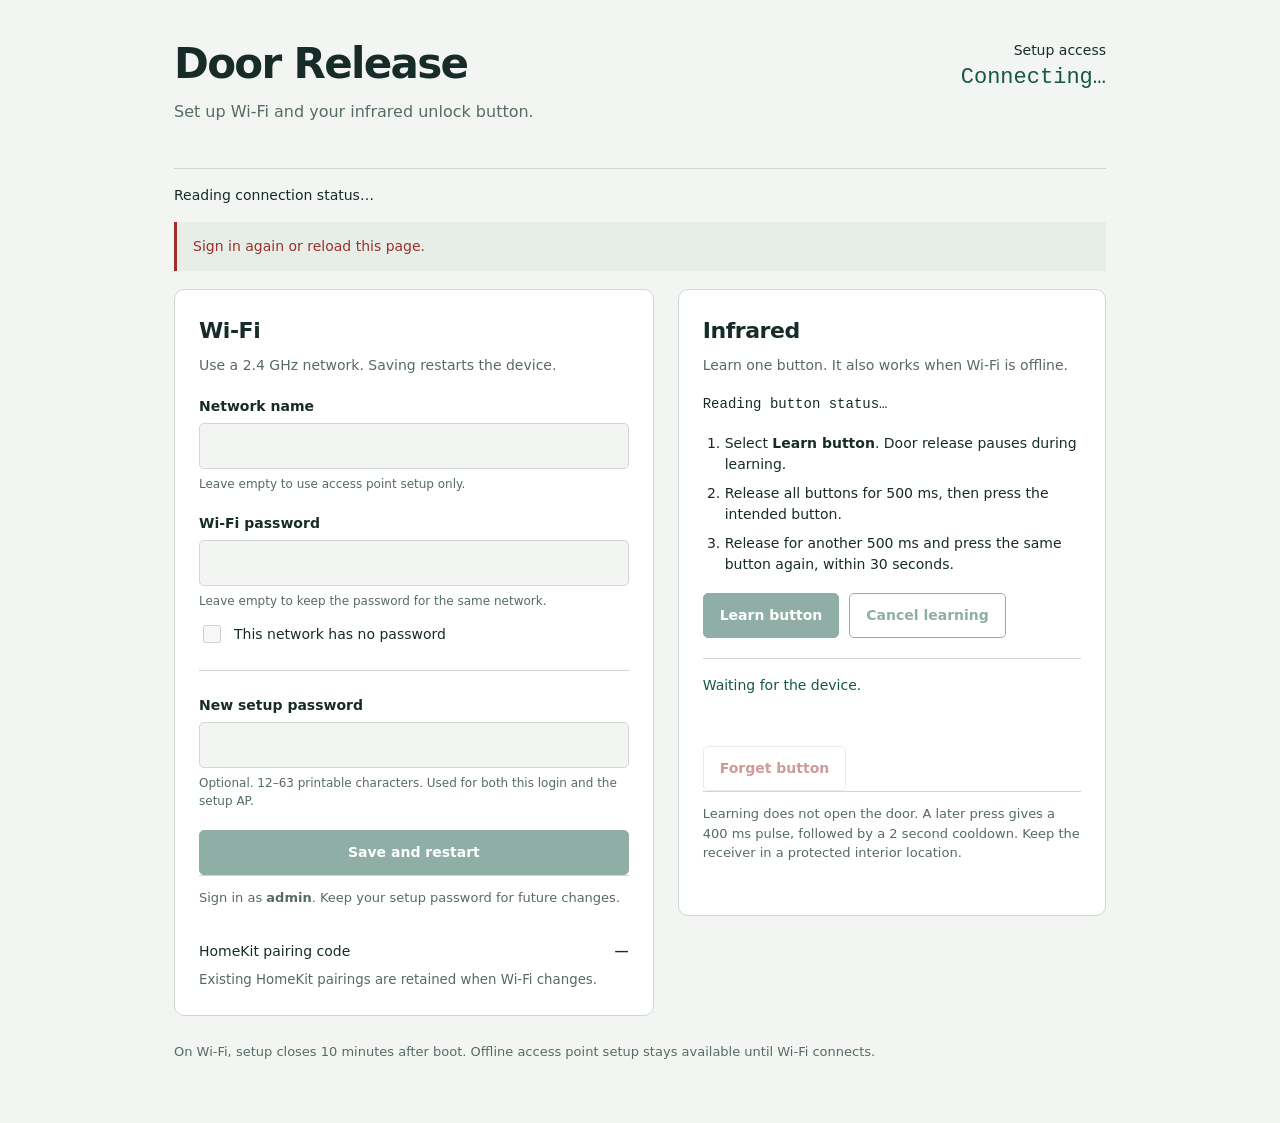
==== firmware/DoorRelease/web/index.html @ 9419cc8f "Add IR learning and phone-based Wi-Fi setup with AP recovery" ====
<!doctype html>
<html lang="en">
<head>
<meta charset="utf-8">
<meta name="viewport" content="width=device-width, initial-scale=1">
<meta name="color-scheme" content="light">
<title>Door Release · Setup</title>
<style>
:root{--page:#f3f5f2;--surface:#fff;--ink:#172c29;--muted:#566b65;--line:#ced8d1;--accent:#175747;--accent-hover:#104234;--soft:#e6eee7;--error:#9b302d;--warning:#76551c;--focus:#d77d28;--font:system-ui,-apple-system,"Segoe UI",sans-serif;--mono:ui-monospace,"Cascadia Code",monospace}
*{box-sizing:border-box}html,body{overflow-x:clip}body{margin:0;background:var(--page);color:var(--ink);font-family:var(--font);font-size:16px;line-height:1.5}main{max-width:980px;margin:auto;padding:40px 24px 56px}header{display:flex;align-items:flex-start;justify-content:space-between;gap:24px;padding-bottom:28px;border-bottom:1px solid var(--line)}h1{font-size:clamp(28px,5vw,42px);letter-spacing:-.04em;line-height:1.15;margin:0 0 12px;overflow-wrap:break-word;min-width:0}h2{font-size:22px;margin:0 0 8px;letter-spacing:-.02em}p{margin:0 0 16px}.muted,small{color:var(--muted)}.window{flex-shrink:0;text-align:right;font-size:14px}.window strong{display:block;font-family:var(--mono);font-size:22px;font-weight:500;color:var(--accent)}.connection{padding:16px 0;display:flex;gap:12px 28px;flex-wrap:wrap;font-size:14px}.connection span{overflow-wrap:anywhere}.columns{display:grid;grid-template-columns:minmax(0,1.12fr) minmax(0,1fr);gap:24px;align-items:start}section{padding:24px;background:var(--surface);border:1px solid var(--line);border-radius:10px;min-width:0}.section-intro{font-size:14px;color:var(--muted)}label{display:block;font-size:14px;font-weight:600;margin-bottom:6px}input{width:100%;min-width:0;min-height:46px;padding:10px 12px;border:1px solid var(--line);border-radius:5px;color:var(--ink);background:var(--surface);font:inherit}input:hover{border-color:var(--muted)}input:disabled{background:var(--page);color:var(--muted)}.field{margin:20px 0}.field small{display:block;margin-top:6px;font-size:12px}.check{display:flex;align-items:center;gap:10px;font-weight:400;margin-top:12px}.check input{width:18px;height:18px;min-height:0;accent-color:var(--accent)}button{font:inherit;font-size:14px;font-weight:600;min-height:44px;padding:11px 16px;border-radius:5px;border:1px solid var(--accent);background:var(--accent);color:var(--surface);cursor:pointer}button:hover{background:var(--accent-hover)}button:active{transform:translateY(1px)}button:disabled{cursor:default;opacity:.48;transform:none}.secondary{background:var(--surface);color:var(--accent)}.secondary:hover{background:var(--soft)}.danger{color:var(--error);border-color:var(--line);background:var(--surface)}.danger:hover{background:var(--page)}button:focus-visible,input:focus-visible,a:focus-visible{outline:3px solid var(--focus);outline-offset:3px}.actions{display:flex;gap:10px;flex-wrap:wrap}.save{width:100%}hr{border:0;border-top:1px solid var(--line);margin:24px 0}.note{font-size:13px;padding:12px 0;border-top:1px solid var(--line);color:var(--muted)}.notice{margin:0 0 18px;padding:14px 16px;border-left:3px solid var(--accent);background:var(--soft);font-size:14px;overflow-wrap:anywhere}.notice:empty{display:none}.notice.error{border-color:var(--error);color:var(--error)}.warning{color:var(--warning);font-size:13px}.key{font-family:var(--mono);font-size:14px;margin:18px 0;overflow-wrap:anywhere}.steps{padding-left:22px;margin:18px 0;font-size:14px}.steps li{margin:8px 0}.ir-message{min-height:72px;font-size:14px;padding:16px 0;color:var(--accent);border-top:1px solid var(--line);margin-top:20px}.pairing{display:flex;justify-content:space-between;align-items:center;gap:12px;font-size:14px}.pairing code{font-size:21px;letter-spacing:.04em;font-family:var(--mono)}footer{margin-top:26px;color:var(--muted);font-size:13px}footer p{margin:5px 0}a{color:var(--accent)}[hidden]{display:none!important}@media(max-width:720px){main{padding:24px 16px 40px}.columns{grid-template-columns:minmax(0,1fr)}header{gap:12px}.window{font-size:12px}.window strong{font-size:17px}section{padding:20px}h1{font-size:30px}}@media(prefers-reduced-motion:reduce){*,*::before,*::after{scroll-behavior:auto!important;animation:none!important;transition:none!important}}
</style>
</head>
<body>
<main>
<header><div><h1>Door Release</h1><p class="muted">Set up Wi-Fi and your infrared unlock button.</p></div><div class="window">Setup access<strong id="window">Connecting…</strong></div></header>
<div class="connection" aria-live="polite"><span id="network">Reading connection status…</span><span id="address"></span></div>
<div id="notice" class="notice" role="status" aria-live="polite"></div>
<noscript><p class="notice">Enable JavaScript to configure this device. The page works entirely on your local network.</p></noscript>
<div class="columns">
<section aria-labelledby="wifi-heading">
<h2 id="wifi-heading">Wi-Fi</h2><p class="section-intro">Use a 2.4 GHz network. Saving restarts the device.</p>
<form id="settings-form" autocomplete="off">
<div class="field"><label for="ssid">Network name</label><input id="ssid" name="ssid" maxlength="32" autocomplete="off" spellcheck="false" disabled><small>Leave empty to use access point setup only.</small></div>
<div class="field"><label for="wifi-password">Wi-Fi password</label><input id="wifi-password" name="wifi_password" type="password" maxlength="64" autocomplete="new-password" disabled><small>Leave empty to keep the password for the same network.</small><label class="check"><input id="open-network" type="checkbox" name="open_network" value="1" disabled>This network has no password</label></div>
<hr>
<div class="field"><label for="setup-password">New setup password</label><input id="setup-password" name="setup_password" type="password" minlength="12" maxlength="63" autocomplete="new-password" disabled><small>Optional. 12–63 printable characters. Used for both this login and the setup AP.</small></div>
<p id="default-password" class="warning" hidden>The initial setup password is still in use. Choose a private password above.</p>
<button id="save" class="save" type="submit" disabled>Save and restart</button>
</form>
<p class="note">Sign in as <strong>admin</strong>. Keep your setup password for future changes.</p>
<div class="pairing"><span>HomeKit pairing code</span><code id="pairing-code">—</code></div>
<small>Existing HomeKit pairings are retained when Wi-Fi changes.</small>
</section>
<section aria-labelledby="ir-heading">
<h2 id="ir-heading">Infrared</h2><p class="section-intro">Learn one button. It also works when Wi-Fi is offline.</p>
<p id="ir-state" class="key">Reading button status…</p>
<ol class="steps"><li>Select <strong>Learn button</strong>. Door release pauses during learning.</li><li>Release all buttons for 500 ms, then press the intended button.</li><li>Release for another 500 ms and press the same button again, within 30 seconds.</li></ol>
<div class="actions"><button id="learn" type="button" disabled>Learn button</button><button id="cancel" class="secondary" type="button" disabled>Cancel learning</button></div>
<p id="ir-message" class="ir-message" role="status" aria-live="polite">Waiting for the device.</p>
<button id="forget" class="danger" type="button" disabled>Forget button</button>
<p class="note">Learning does not open the door. A later press gives a 400 ms pulse, followed by a 2 second cooldown. Keep the receiver in a protected interior location.</p>
</section>
</div>
<footer><p id="access-note">On Wi-Fi, setup closes 10 minutes after boot. Offline access point setup stays available until Wi-Fi connects.</p><p id="hostname"></p></footer>
</main>
<script>
"use strict";
const byId=id=>document.getElementById(id);
let token="",initialized=false,busy=false,stopped=false,lastState=null;
function notice(message,error=false){const element=byId("notice");element.textContent=message;element.classList.toggle("error",error)}
function controls(){const ready=initialized&&!busy&&!stopped;document.querySelectorAll("#settings-form input").forEach(element=>element.disabled=!ready);byId("wifi-password").disabled=!ready||byId("open-network").checked;byId("save").disabled=!ready||Boolean(lastState&&lastState.ir_learning);byId("learn").disabled=!ready||!lastState||!lastState.hardware_ready||!lastState.ir_ready;byId("cancel").disabled=!ready||!lastState||!lastState.ir_learning;byId("forget").disabled=!ready}
async function request(path,body){const options={cache:"no-store",credentials:"same-origin"};if(body!==undefined){options.method="POST";options.headers={"X-Setup-Token":token,"Content-Type":"application/x-www-form-urlencoded"};options.body=body}const response=await fetch(path,options);if(response.status===410){stopped=true;byId("window").textContent="Closed";controls()}let data;try{data=await response.json()}catch{throw new Error("Sign in again or reload this page.")}if(!response.ok){if(response.status===410)notice(data.message,true);throw new Error(data.message||"The device could not complete this request.")}return data}
function render(state){lastState=state;token=state.token;if(!initialized){byId("ssid").value=state.ssid;initialized=true}byId("network").textContent=state.connected?"Connected to "+state.ssid:"Setup access point: "+state.ap_name;byId("address").textContent=state.ip;byId("window").textContent=state.connected?Math.floor(state.remaining_seconds/60)+":"+String(state.remaining_seconds%60).padStart(2,"0"):"Offline recovery";byId("pairing-code").textContent=state.pairing_code.replace(/^(\d{3})(\d{2})(\d{3})$/,"$1-$2-$3");byId("default-password").hidden=!state.default_password;byId("ir-state").textContent=state.ir_learning?"Learning in progress":state.ir_enabled?state.ir_protocol+" / "+state.ir_address.toString(16).toUpperCase()+" / "+state.ir_command.toString(16).toUpperCase():"No active unlock button";byId("ir-message").textContent=state.ir_event;byId("hostname").textContent="Local address after Wi-Fi connects: http://"+state.hostname+"/";if(!state.hardware_ready)notice("Relay timer fault. Door release is disabled; check the hardware and restart.",true);else if(!state.settings_ready)notice("Settings storage needs attention. Save your settings to repair it.",true);else if(!state.ir_ready)notice("Infrared storage needs attention. Use Forget button, then learn again.",true);controls()}
async function refresh(){if(stopped)return;try{const state=await request("/api/status");if(!stopped)render(state)}catch(error){if(!stopped)notice(error.message==="Failed to fetch"?"Device unavailable. Reconnect to Wi-Fi and reload this page.":error.message,true)}finally{if(!stopped)setTimeout(refresh,1000)}}
byId("open-network").addEventListener("change",controls);
byId("settings-form").addEventListener("submit",async event=>{event.preventDefault();if(busy||stopped||!initialized)return;const body=new URLSearchParams(new FormData(event.currentTarget));body.set("wifi_password",byId("open-network").checked?"":byId("wifi-password").value);busy=true;controls();notice("Saving settings…");try{const data=await request("/api/settings",body.toString());stopped=true;byId("wifi-password").value="";byId("setup-password").value="";notice(data.message+" Use http://"+lastState.hostname+"/ after reconnecting, or http://192.168.4.1/ on the setup AP.");byId("window").textContent="Restarting"}catch(error){notice(error.message,true)}finally{busy=false;controls()}});
for(const action of ["learn","cancel","forget"])byId(action).addEventListener("click",async()=>{if(busy||stopped||!initialized)return;busy=true;controls();try{const data=await request("/api/ir/"+action,"");notice(data.message);render(await request("/api/status"))}catch(error){notice(error.message,true)}finally{busy=false;controls()}});
refresh();
</script>
</body>
</html>
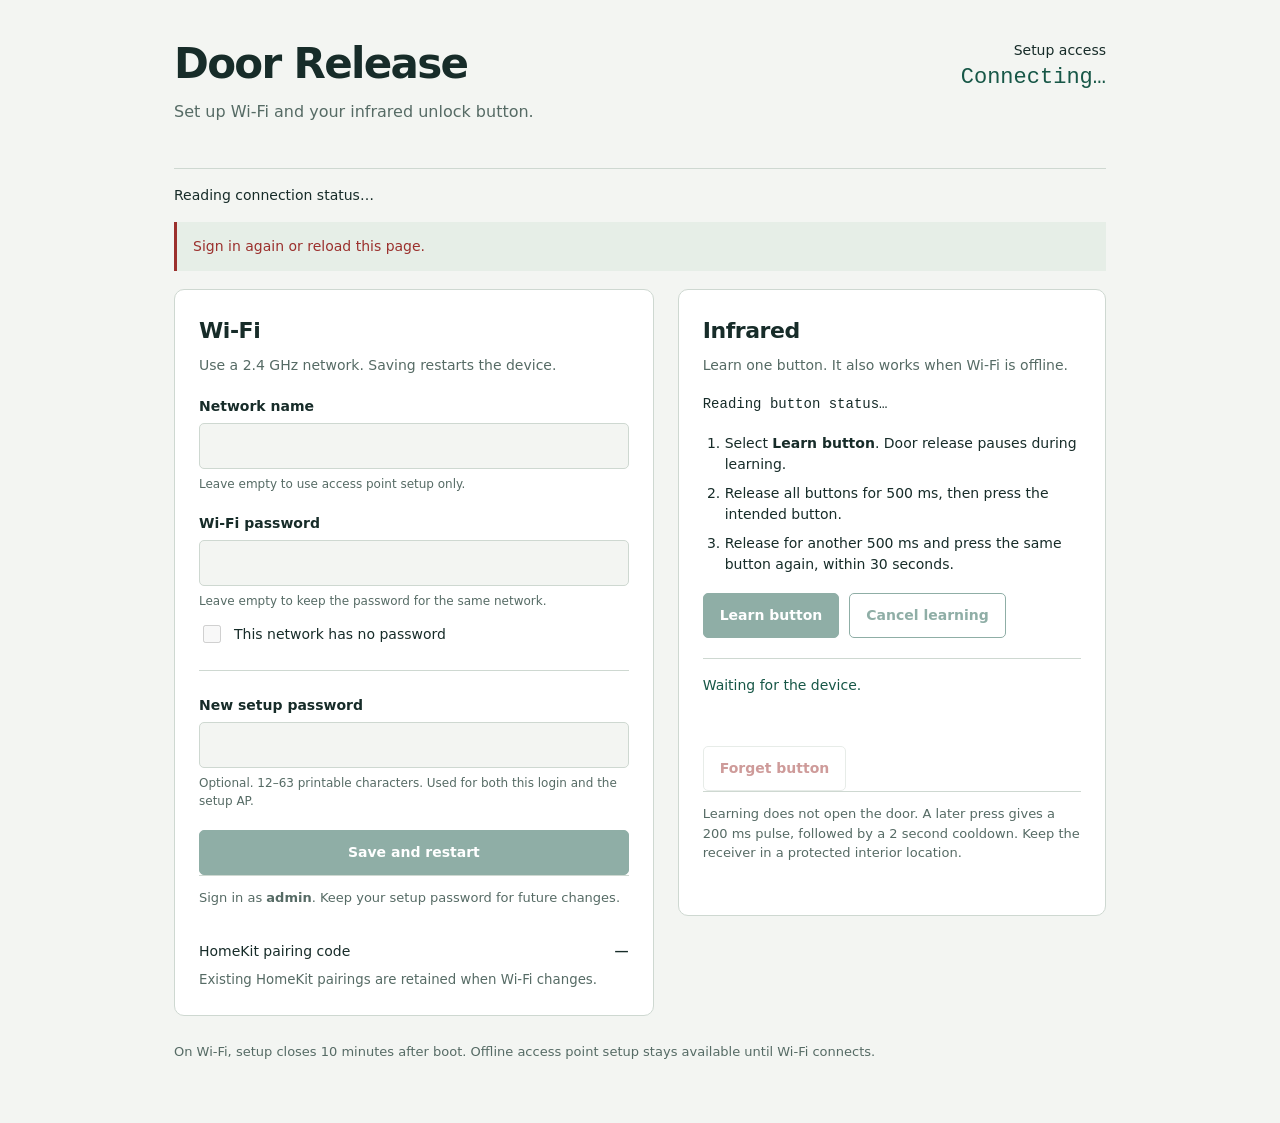
==== commit f335e7cc: "Fix relay GPIO initialization and use 200 ms pulses" ====
--- a/firmware/DoorRelease/web/index.html
+++ b/firmware/DoorRelease/web/index.html
@@ -38,7 +38,7 @@
 <div class="actions"><button id="learn" type="button" disabled>Learn button</button><button id="cancel" class="secondary" type="button" disabled>Cancel learning</button></div>
 <p id="ir-message" class="ir-message" role="status" aria-live="polite">Waiting for the device.</p>
 <button id="forget" class="danger" type="button" disabled>Forget button</button>
-<p class="note">Learning does not open the door. A later press gives a 400 ms pulse, followed by a 2 second cooldown. Keep the receiver in a protected interior location.</p>
+<p class="note">Learning does not open the door. A later press gives a 200 ms pulse, followed by a 2 second cooldown. Keep the receiver in a protected interior location.</p>
 </section>
 </div>
 <footer><p id="access-note">On Wi-Fi, setup closes 10 minutes after boot. Offline access point setup stays available until Wi-Fi connects.</p><p id="hostname"></p></footer>
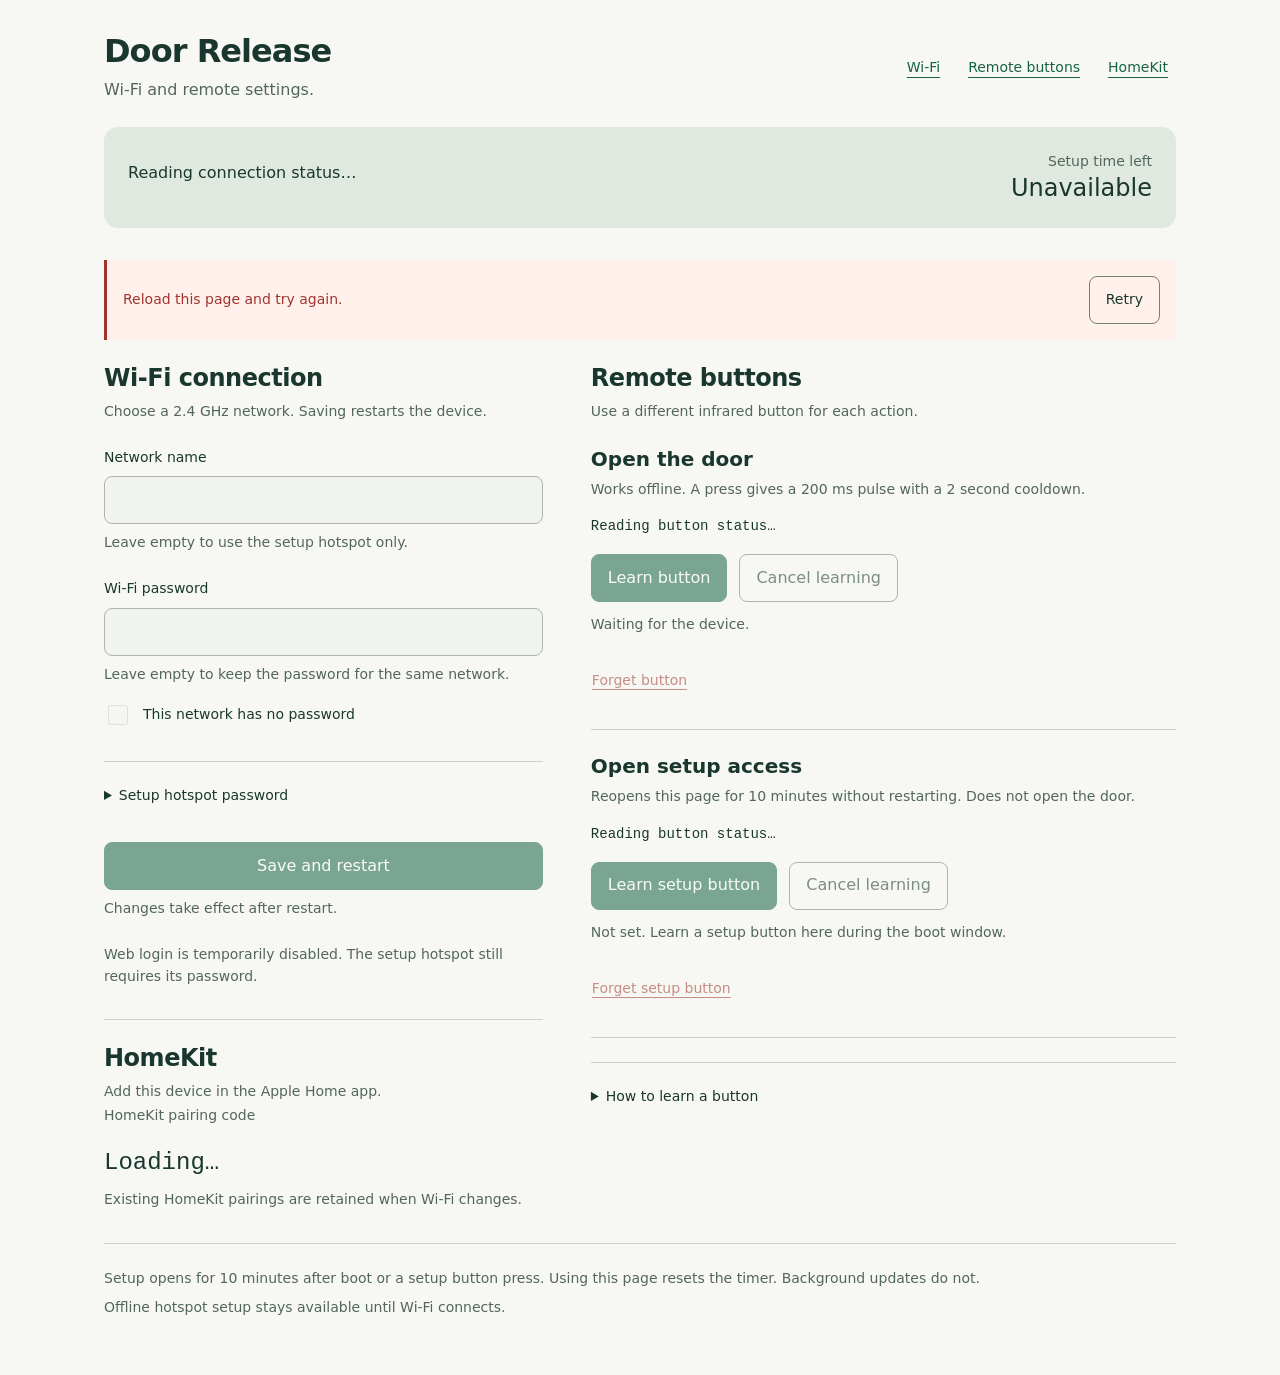
==== commit ee19112b: "Add IR setup access, activity timeout and responsive settings page" ====
--- a/firmware/DoorRelease/web/index.html
+++ b/firmware/DoorRelease/web/index.html
@@ -4,57 +4,203 @@
 <meta charset="utf-8">
 <meta name="viewport" content="width=device-width, initial-scale=1">
 <meta name="color-scheme" content="light">
-<title>Door Release · Setup</title>
+<meta name="description" content="Configure Door Release Wi-Fi, remote buttons and HomeKit on your local network.">
+<title>Door Release | Device setup</title>
 <style>
-:root{--page:#f3f5f2;--surface:#fff;--ink:#172c29;--muted:#566b65;--line:#ced8d1;--accent:#175747;--accent-hover:#104234;--soft:#e6eee7;--error:#9b302d;--warning:#76551c;--focus:#d77d28;--font:system-ui,-apple-system,"Segoe UI",sans-serif;--mono:ui-monospace,"Cascadia Code",monospace}
-*{box-sizing:border-box}html,body{overflow-x:clip}body{margin:0;background:var(--page);color:var(--ink);font-family:var(--font);font-size:16px;line-height:1.5}main{max-width:980px;margin:auto;padding:40px 24px 56px}header{display:flex;align-items:flex-start;justify-content:space-between;gap:24px;padding-bottom:28px;border-bottom:1px solid var(--line)}h1{font-size:clamp(28px,5vw,42px);letter-spacing:-.04em;line-height:1.15;margin:0 0 12px;overflow-wrap:break-word;min-width:0}h2{font-size:22px;margin:0 0 8px;letter-spacing:-.02em}p{margin:0 0 16px}.muted,small{color:var(--muted)}.window{flex-shrink:0;text-align:right;font-size:14px}.window strong{display:block;font-family:var(--mono);font-size:22px;font-weight:500;color:var(--accent)}.connection{padding:16px 0;display:flex;gap:12px 28px;flex-wrap:wrap;font-size:14px}.connection span{overflow-wrap:anywhere}.columns{display:grid;grid-template-columns:minmax(0,1.12fr) minmax(0,1fr);gap:24px;align-items:start}section{padding:24px;background:var(--surface);border:1px solid var(--line);border-radius:10px;min-width:0}.section-intro{font-size:14px;color:var(--muted)}label{display:block;font-size:14px;font-weight:600;margin-bottom:6px}input{width:100%;min-width:0;min-height:46px;padding:10px 12px;border:1px solid var(--line);border-radius:5px;color:var(--ink);background:var(--surface);font:inherit}input:hover{border-color:var(--muted)}input:disabled{background:var(--page);color:var(--muted)}.field{margin:20px 0}.field small{display:block;margin-top:6px;font-size:12px}.check{display:flex;align-items:center;gap:10px;font-weight:400;margin-top:12px}.check input{width:18px;height:18px;min-height:0;accent-color:var(--accent)}button{font:inherit;font-size:14px;font-weight:600;min-height:44px;padding:11px 16px;border-radius:5px;border:1px solid var(--accent);background:var(--accent);color:var(--surface);cursor:pointer}button:hover{background:var(--accent-hover)}button:active{transform:translateY(1px)}button:disabled{cursor:default;opacity:.48;transform:none}.secondary{background:var(--surface);color:var(--accent)}.secondary:hover{background:var(--soft)}.danger{color:var(--error);border-color:var(--line);background:var(--surface)}.danger:hover{background:var(--page)}button:focus-visible,input:focus-visible,a:focus-visible{outline:3px solid var(--focus);outline-offset:3px}.actions{display:flex;gap:10px;flex-wrap:wrap}.save{width:100%}hr{border:0;border-top:1px solid var(--line);margin:24px 0}.note{font-size:13px;padding:12px 0;border-top:1px solid var(--line);color:var(--muted)}.notice{margin:0 0 18px;padding:14px 16px;border-left:3px solid var(--accent);background:var(--soft);font-size:14px;overflow-wrap:anywhere}.notice:empty{display:none}.notice.error{border-color:var(--error);color:var(--error)}.warning{color:var(--warning);font-size:13px}.key{font-family:var(--mono);font-size:14px;margin:18px 0;overflow-wrap:anywhere}.steps{padding-left:22px;margin:18px 0;font-size:14px}.steps li{margin:8px 0}.ir-message{min-height:72px;font-size:14px;padding:16px 0;color:var(--accent);border-top:1px solid var(--line);margin-top:20px}.pairing{display:flex;justify-content:space-between;align-items:center;gap:12px;font-size:14px}.pairing code{font-size:21px;letter-spacing:.04em;font-family:var(--mono)}footer{margin-top:26px;color:var(--muted);font-size:13px}footer p{margin:5px 0}a{color:var(--accent)}[hidden]{display:none!important}@media(max-width:720px){main{padding:24px 16px 40px}.columns{grid-template-columns:minmax(0,1fr)}header{gap:12px}.window{font-size:12px}.window strong{font-size:17px}section{padding:20px}h1{font-size:30px}}@media(prefers-reduced-motion:reduce){*,*::before,*::after{scroll-behavior:auto!important;animation:none!important;transition:none!important}}
+/* Hallmark · shape: app screen · genre: modern-minimal · theme: dose · deal: manual · redesign: full · posture: restrained · nav: jump links · footer: access rules · signature: two purpose-specific remote controls · v2.0.0 */
+/* Hallmark · pre-emit critique: P4 H5 E4 S5 R5 V3 · weakest: V, use separate remote rows with an inset access timer rather than a repeated card grid */
+/* Hallmark · app adaptation: system fonts and solid surfaces preserve firmware size and offline access; no decorative imagery or motion */
+@import url("tokens.css");
+*{box-sizing:border-box}
+html{overflow-x:clip;scroll-padding-top:var(--space-lg);scrollbar-color:var(--color-input-edge) var(--color-paper)}
+body{overflow-x:clip;margin:0;background:var(--color-paper);color:var(--color-ink);font-family:var(--font-body);font-size:var(--text-md);line-height:1.55;font-synthesis:none}
+::selection{background:var(--color-paper-3);color:var(--color-ink)}
+h1,h2,h3,p,dl,dd{margin:0}
+h1,h2,h3{overflow-wrap:break-word;min-width:0;line-height:1.2;text-wrap:balance;font-weight:700}
+h1{font-size:var(--text-display);letter-spacing:-.03em}h2{font-size:var(--text-section);letter-spacing:-.02em}h3{font-size:var(--text-title)}
+p{ text-wrap:pretty }a{color:var(--color-accent)}
+button,input,summary,a{-webkit-tap-highlight-color:var(--color-clear)}
+button:focus-visible,input:focus-visible,summary:focus-visible,a:focus-visible{outline:3px solid var(--color-focus);outline-offset:3px}
+button,input{font:inherit;min-height:48px;border-radius:var(--radius-control);border:1px solid var(--color-input-edge)}
+button{display:inline-flex;justify-content:center;align-items:center;padding:var(--space-xs) var(--space-md);background:var(--color-accent);border-color:var(--color-accent);color:var(--color-accent-ink);font-weight:500;white-space:nowrap;cursor:pointer}
+button:active{transform:translateY(1px)}button:disabled,input:disabled{opacity:.55;cursor:not-allowed;transform:none}
+button[aria-busy="true"]{cursor:progress}.secondary{color:var(--color-ink);background:var(--color-clear);border-color:var(--color-input-edge)}
+.danger{color:var(--color-error);background:var(--color-clear);border-color:var(--color-clear);padding-inline:0;text-decoration:underline;text-underline-offset:4px}
+.quiet{background:var(--color-clear);border-color:var(--color-clear);color:var(--color-accent)}
+input{display:block;width:100%;min-width:0;padding:var(--space-xs) var(--space-sm);color:var(--color-ink);background:var(--color-surface);caret-color:var(--color-accent)}
+input:user-invalid{border-color:var(--color-error)}input:disabled{background:var(--color-paper-2)}
+label{display:block;font-size:var(--text-sm);font-weight:500;margin-bottom:var(--space-xs)}
+small,.muted,.hint{font-size:var(--text-sm);color:var(--color-muted)}
+small{display:block;min-height:1lh;margin-top:var(--space-xs)}
+.shell{width:100%;max-width:var(--container);margin-inline:auto;padding:var(--space-xl) var(--space-lg) var(--space-2xl)}
+.masthead{display:flex;justify-content:space-between;align-items:center;gap:var(--space-lg);margin-bottom:var(--space-lg)}
+.masthead p{margin-top:var(--space-xs);color:var(--color-muted)}
+.jump-links{display:flex;align-items:center;gap:var(--space-sm);flex-wrap:wrap}
+.jump-links a{display:inline-flex;align-items:center;min-height:44px;padding:var(--space-xs);font-size:var(--text-sm);text-decoration:underline;text-underline-offset:5px;white-space:nowrap}
+.connection-strip{display:grid;grid-template-columns:minmax(0,1fr) auto;gap:var(--space-lg);align-items:center;padding:var(--space-lg);background:var(--color-paper-3);border-radius:var(--radius-panel);margin-bottom:var(--space-xl)}
+.connection{min-width:0}.connection span{display:block;overflow-wrap:anywhere}.connection #network{font-weight:500}.connection #address{font-family:var(--font-mono);font-size:var(--text-sm);margin-top:var(--space-xs)}
+.window{text-align:right}.window span{display:block;font-size:var(--text-sm);color:var(--color-muted)}.window strong{display:block;font-size:var(--text-section);font-weight:500;font-variant-numeric:tabular-nums;line-height:1.3}
+.workspace{display:grid;grid-template-columns:minmax(0,.9fr) minmax(0,1.2fr);gap:var(--space-2xl);align-items:start}
+.section-intro{margin-top:var(--space-xs);color:var(--color-muted);font-size:var(--text-sm)}
+.field{margin-top:var(--space-lg)}
+.check{display:flex;gap:var(--space-sm);align-items:center;min-height:44px;margin:var(--space-xs) 0 0;font-weight:400}.check input{flex:0 0 20px;width:20px;height:20px;min-height:20px;accent-color:var(--color-accent)}
+.save{width:100%;margin-top:var(--space-lg)}
+details{margin-top:var(--space-lg);border-top:1px solid var(--color-rule);padding-top:var(--space-sm)}
+summary{cursor:pointer;min-height:44px;align-content:center;font-size:var(--text-sm);font-weight:500}summary:active{color:var(--color-accent-deep)}
+.warning{color:var(--color-muted);font-size:var(--text-sm);margin-top:var(--space-sm)}
+.auth-note{margin-top:var(--space-lg);font-size:var(--text-sm);color:var(--color-muted)}
+.remote-controls{min-width:0}.remote{padding-block:var(--space-lg);border-bottom:1px solid var(--color-rule)}
+.remote:first-of-type{padding-top:var(--space-lg)}
+.remote p.description{color:var(--color-muted);font-size:var(--text-sm);margin-top:var(--space-xs)}
+.key{font-size:var(--text-sm);font-family:var(--font-mono);overflow-wrap:anywhere;margin-top:var(--space-md)}
+.actions{display:flex;flex-wrap:wrap;gap:var(--space-sm);margin-top:var(--space-md)}
+.ir-message{font-size:var(--text-sm);color:var(--color-muted);min-height:3.1em;margin-top:var(--space-sm)}
+.remote .danger{font-size:var(--text-sm)}
+.steps{margin:var(--space-sm) 0 0;padding-left:var(--space-lg);font-size:var(--text-sm);color:var(--color-muted)}.steps li+li{margin-top:var(--space-xs)}
+.pairing{margin-top:var(--space-xl);padding-top:var(--space-lg);border-top:1px solid var(--color-rule)}
+.pairing code{display:block;margin-top:var(--space-md);font-family:var(--font-mono);font-size:var(--text-section);font-variant-numeric:tabular-nums}
+.notice{display:flex;align-items:center;justify-content:space-between;gap:var(--space-md);padding:var(--space-md);margin-bottom:var(--space-lg);border-left:3px solid var(--color-accent);background:var(--color-paper-2);font-size:var(--text-sm);overflow-wrap:anywhere}
+.notice.error{border-color:var(--color-error);color:var(--color-error);background:var(--color-error-paper)}
+.notice:empty{display:none}.notice p{min-width:0}
+footer{margin-top:var(--space-xl);padding-top:var(--space-lg);border-top:1px solid var(--color-rule);font-size:var(--text-sm);color:var(--color-muted)}footer p+p{margin-top:var(--space-xs)}#hostname{overflow-wrap:anywhere}
+[hidden]{display:none!important}
+@media(hover:hover){button:not(:disabled):hover{background:var(--color-accent-deep)}.secondary:not(:disabled):hover,.quiet:not(:disabled):hover{background:var(--color-paper-3)}.danger:not(:disabled):hover{background:var(--color-clear);text-decoration-thickness:2px}input:not(:disabled):hover{border-color:var(--color-accent)}a:hover,summary:hover{color:var(--color-accent-deep)}}
+@media(max-width:760px){.shell{padding:var(--space-lg) var(--space-md) var(--space-xl)}.masthead{display:block}.jump-links{margin-top:var(--space-sm);gap:var(--space-md)}.jump-links a{padding-inline:0}.connection-strip{padding:var(--space-md);gap:var(--space-sm)}.window strong{font-size:var(--text-title)}.workspace{grid-template-columns:minmax(0,1fr);gap:var(--space-xl)}.remote-controls{border-top:1px solid var(--color-rule);padding-top:var(--space-lg)}.notice{align-items:flex-start;flex-wrap:wrap}}
+@media(prefers-reduced-motion:reduce){*,*::before,*::after{scroll-behavior:auto!important;animation:none!important;transition:none!important}button:active{transform:none}}
 </style>
 </head>
 <body>
-<main>
-<header><div><h1>Door Release</h1><p class="muted">Set up Wi-Fi and your infrared unlock button.</p></div><div class="window">Setup access<strong id="window">Connecting…</strong></div></header>
-<div class="connection" aria-live="polite"><span id="network">Reading connection status…</span><span id="address"></span></div>
-<div id="notice" class="notice" role="status" aria-live="polite"></div>
-<noscript><p class="notice">Enable JavaScript to configure this device. The page works entirely on your local network.</p></noscript>
-<div class="columns">
+<main class="shell">
+<header class="masthead">
+  <div><h1>Door Release</h1><p>Wi-Fi and remote settings.</p></div>
+  <nav class="jump-links" aria-label="Setup sections"><a href="#wifi-heading">Wi-Fi</a><a href="#ir-heading">Remote buttons</a><a href="#pairing-heading">HomeKit</a></nav>
+</header>
+<div class="connection-strip">
+  <div class="connection"><span id="network" role="status">Reading connection status…</span><span id="address"></span></div>
+  <div class="window"><span>Setup time left</span><strong id="window" role="timer">Connecting…</strong></div>
+</div>
+<div id="notice" class="notice" role="status" aria-live="polite" hidden><p id="notice-text"></p><button id="retry" class="secondary" type="button" hidden>Retry</button></div>
+<noscript><p class="notice">Enable JavaScript to configure this device. Everything works on your local network.</p></noscript>
+<div class="workspace">
+<div>
 <section aria-labelledby="wifi-heading">
-<h2 id="wifi-heading">Wi-Fi</h2><p class="section-intro">Use a 2.4 GHz network. Saving restarts the device.</p>
-<form id="settings-form" autocomplete="off">
-<div class="field"><label for="ssid">Network name</label><input id="ssid" name="ssid" maxlength="32" autocomplete="off" spellcheck="false" disabled><small>Leave empty to use access point setup only.</small></div>
-<div class="field"><label for="wifi-password">Wi-Fi password</label><input id="wifi-password" name="wifi_password" type="password" maxlength="64" autocomplete="new-password" disabled><small>Leave empty to keep the password for the same network.</small><label class="check"><input id="open-network" type="checkbox" name="open_network" value="1" disabled>This network has no password</label></div>
-<hr>
-<div class="field"><label for="setup-password">New setup password</label><input id="setup-password" name="setup_password" type="password" minlength="12" maxlength="63" autocomplete="new-password" disabled><small>Optional. 12–63 printable characters. Used for both this login and the setup AP.</small></div>
-<p id="default-password" class="warning" hidden>The initial setup password is still in use. Choose a private password above.</p>
-<button id="save" class="save" type="submit" disabled>Save and restart</button>
-</form>
-<p class="note">Sign in as <strong>admin</strong>. Keep your setup password for future changes.</p>
-<div class="pairing"><span>HomeKit pairing code</span><code id="pairing-code">—</code></div>
-<small>Existing HomeKit pairings are retained when Wi-Fi changes.</small>
+  <h2 id="wifi-heading">Wi-Fi connection</h2><p class="section-intro">Choose a 2.4 GHz network. Saving restarts the device.</p>
+  <form id="settings-form" autocomplete="off">
+    <div class="field"><label for="ssid">Network name</label><input id="ssid" name="ssid" maxlength="32" autocomplete="off" spellcheck="false" aria-describedby="ssid-hint" disabled><small id="ssid-hint">Leave empty to use the setup hotspot only.</small></div>
+    <div class="field"><label for="wifi-password">Wi-Fi password</label><input id="wifi-password" name="wifi_password" type="password" maxlength="64" autocomplete="new-password" aria-describedby="wifi-hint" disabled><small id="wifi-hint">Leave empty to keep the password for the same network.</small><label class="check"><input id="open-network" type="checkbox" name="open_network" value="1" disabled>This network has no password</label></div>
+    <details><summary>Setup hotspot password</summary><div class="field"><label for="setup-password">New hotspot password</label><input id="setup-password" name="setup_password" type="password" minlength="12" maxlength="63" autocomplete="new-password" aria-describedby="setup-hint" disabled><small id="setup-hint">Optional. 12 to 63 printable characters. Leave empty to keep it.</small></div><p id="default-password" class="warning" hidden>The initial hotspot password is still in use.</p></details>
+    <button id="save" class="save" type="submit" disabled>Save and restart</button><small id="save-hint">Changes take effect after restart.</small>
+  </form>
+  <p class="auth-note">Web login is temporarily disabled. The setup hotspot still requires its password.</p>
 </section>
-<section aria-labelledby="ir-heading">
-<h2 id="ir-heading">Infrared</h2><p class="section-intro">Learn one button. It also works when Wi-Fi is offline.</p>
-<p id="ir-state" class="key">Reading button status…</p>
-<ol class="steps"><li>Select <strong>Learn button</strong>. Door release pauses during learning.</li><li>Release all buttons for 500 ms, then press the intended button.</li><li>Release for another 500 ms and press the same button again, within 30 seconds.</li></ol>
-<div class="actions"><button id="learn" type="button" disabled>Learn button</button><button id="cancel" class="secondary" type="button" disabled>Cancel learning</button></div>
-<p id="ir-message" class="ir-message" role="status" aria-live="polite">Waiting for the device.</p>
-<button id="forget" class="danger" type="button" disabled>Forget button</button>
-<p class="note">Learning does not open the door. A later press gives a 200 ms pulse, followed by a 2 second cooldown. Keep the receiver in a protected interior location.</p>
+<section class="pairing" aria-labelledby="pairing-heading"><h2 id="pairing-heading">HomeKit</h2><p class="section-intro">Add this device in the Apple Home app.</p><div><span class="hint">HomeKit pairing code</span><code id="pairing-code">Loading…</code></div><small>Existing HomeKit pairings are retained when Wi-Fi changes.</small></section>
+</div>
+<section class="remote-controls" aria-labelledby="ir-heading">
+  <h2 id="ir-heading">Remote buttons</h2><p class="section-intro">Use a different infrared button for each action.</p>
+  <div class="remote">
+    <h3>Open the door</h3><p class="description">Works offline. A press gives a 200 ms pulse with a 2 second cooldown.</p>
+    <p id="ir-state" class="key">Reading button status…</p>
+    <div class="actions"><button id="learn" type="button" disabled>Learn button</button><button id="cancel" class="secondary" type="button" disabled>Cancel learning</button></div>
+    <p id="ir-message" class="ir-message" role="status" aria-live="polite">Waiting for the device.</p>
+    <button id="forget" class="danger" type="button" disabled>Forget button</button>
+  </div>
+  <div class="remote">
+    <h3>Open setup access</h3><p class="description">Reopens this page for 10 minutes without restarting. Does not open the door.</p>
+    <p id="setup-ir-state" class="key">Reading button status…</p>
+    <div class="actions"><button id="setup-learn" type="button" disabled>Learn setup button</button><button id="setup-cancel" class="secondary" type="button" disabled>Cancel learning</button></div>
+    <p id="setup-ir-message" class="ir-message" role="status" aria-live="polite">Not set. Learn a setup button here during the boot window.</p>
+    <button id="setup-forget" class="danger" type="button" disabled>Forget setup button</button>
+  </div>
+  <details><summary>How to learn a button</summary><ol class="steps"><li>Select the learn action above. Door release pauses during learning.</li><li>Release all buttons for 500 ms, then press the intended button.</li><li>Release for another 500 ms and press the same button again within 30 seconds.</li></ol><p class="section-intro">Learning does not open the door. Keep the receiver in a protected interior location.</p></details>
 </section>
 </div>
-<footer><p id="access-note">On Wi-Fi, setup closes 10 minutes after boot. Offline access point setup stays available until Wi-Fi connects.</p><p id="hostname"></p></footer>
+<footer><p id="access-note">Setup opens for 10 minutes after boot or a setup button press. Using this page resets the timer. Background updates do not.</p><p>Offline hotspot setup stays available until Wi-Fi connects.</p><p id="hostname"></p></footer>
 </main>
 <script>
 "use strict";
 const byId=id=>document.getElementById(id);
-let token="",initialized=false,busy=false,stopped=false,lastState=null;
-function notice(message,error=false){const element=byId("notice");element.textContent=message;element.classList.toggle("error",error)}
-function controls(){const ready=initialized&&!busy&&!stopped;document.querySelectorAll("#settings-form input").forEach(element=>element.disabled=!ready);byId("wifi-password").disabled=!ready||byId("open-network").checked;byId("save").disabled=!ready||Boolean(lastState&&lastState.ir_learning);byId("learn").disabled=!ready||!lastState||!lastState.hardware_ready||!lastState.ir_ready;byId("cancel").disabled=!ready||!lastState||!lastState.ir_learning;byId("forget").disabled=!ready}
-async function request(path,body){const options={cache:"no-store",credentials:"same-origin"};if(body!==undefined){options.method="POST";options.headers={"X-Setup-Token":token,"Content-Type":"application/x-www-form-urlencoded"};options.body=body}const response=await fetch(path,options);if(response.status===410){stopped=true;byId("window").textContent="Closed";controls()}let data;try{data=await response.json()}catch{throw new Error("Sign in again or reload this page.")}if(!response.ok){if(response.status===410)notice(data.message,true);throw new Error(data.message||"The device could not complete this request.")}return data}
-function render(state){lastState=state;token=state.token;if(!initialized){byId("ssid").value=state.ssid;initialized=true}byId("network").textContent=state.connected?"Connected to "+state.ssid:"Setup access point: "+state.ap_name;byId("address").textContent=state.ip;byId("window").textContent=state.connected?Math.floor(state.remaining_seconds/60)+":"+String(state.remaining_seconds%60).padStart(2,"0"):"Offline recovery";byId("pairing-code").textContent=state.pairing_code.replace(/^(\d{3})(\d{2})(\d{3})$/,"$1-$2-$3");byId("default-password").hidden=!state.default_password;byId("ir-state").textContent=state.ir_learning?"Learning in progress":state.ir_enabled?state.ir_protocol+" / "+state.ir_address.toString(16).toUpperCase()+" / "+state.ir_command.toString(16).toUpperCase():"No active unlock button";byId("ir-message").textContent=state.ir_event;byId("hostname").textContent="Local address after Wi-Fi connects: http://"+state.hostname+"/";if(!state.hardware_ready)notice("Relay timer fault. Door release is disabled; check the hardware and restart.",true);else if(!state.settings_ready)notice("Settings storage needs attention. Save your settings to repair it.",true);else if(!state.ir_ready)notice("Infrared storage needs attention. Use Forget button, then learn again.",true);controls()}
-async function refresh(){if(stopped)return;try{const state=await request("/api/status");if(!stopped)render(state)}catch(error){if(!stopped)notice(error.message==="Failed to fetch"?"Device unavailable. Reconnect to Wi-Fi and reload this page.":error.message,true)}finally{if(!stopped)setTimeout(refresh,1000)}}
+let token="",initialized=false,busy=false,stopped=false,lastState=null,refreshTimer=null;
+let activityTimer=null,lastActivitySent=0,activityPending=false;
+function notice(message,error=false,retry=false){byId("notice").hidden=!message;byId("notice-text").textContent=message;byId("notice").classList.toggle("error",error);byId("retry").hidden=!retry}
+function controls(){
+  const ready=initialized&&!busy&&!stopped,learning=Boolean(lastState&&(lastState.ir_learning||lastState.setup_ir_learning));
+  document.querySelectorAll("#settings-form input").forEach(element=>element.disabled=!ready);
+  byId("wifi-password").disabled=!ready||byId("open-network").checked;
+  byId("save").disabled=!ready||learning;byId("save-hint").textContent=learning?"Finish or cancel button learning before saving.":"Changes take effect after restart.";
+  byId("learn").disabled=!ready||learning||!lastState||!lastState.hardware_ready||!lastState.ir_ready;
+  byId("cancel").disabled=!ready||!lastState||!lastState.ir_learning;
+  byId("forget").disabled=!ready||learning;
+  byId("setup-learn").disabled=!ready||learning||!lastState||!lastState.hardware_ready||!lastState.setup_ir_ready;
+  byId("setup-cancel").disabled=!ready||!lastState||!lastState.setup_ir_learning;
+  byId("setup-forget").disabled=!ready||learning;
+}
+function closePage(message){stopped=true;clearTimeout(refreshTimer);clearTimeout(activityTimer);byId("window").textContent="Closed";notice(message,true,true);controls()}
+async function request(path,body){
+  const options={cache:"no-store",credentials:"same-origin",signal:AbortSignal.timeout(5000)};
+  if(body!==undefined){options.method="POST";options.headers={"X-Setup-Token":token,"Content-Type":"application/x-www-form-urlencoded"};options.body=body}
+  const response=await fetch(path,options);let data;
+  try{data=await response.json()}catch{throw new Error("Reload this page and try again.")}
+  if(response.status===410)closePage(data.message);
+  if(!response.ok)throw new Error(data.message||"The device could not complete this request.");
+  return data;
+}
+function keyText(state,prefix,empty){return state[prefix+"learning"]?"Learning in progress":state[prefix+"enabled"]?state[prefix+"protocol"]+" / "+state[prefix+"address"].toString(16).toUpperCase()+" / "+state[prefix+"command"].toString(16).toUpperCase():empty}
+function render(state){
+  lastState=state;token=state.token;if(!initialized){byId("ssid").value=state.ssid;initialized=true}
+  byId("network").textContent=state.connected?"Connected to "+state.ssid:"Setup hotspot: "+state.ap_name;
+  byId("address").textContent=state.ip;
+  byId("window").textContent=state.connected?Math.floor(state.remaining_seconds/60)+":"+String(state.remaining_seconds%60).padStart(2,"0"):"Offline recovery";
+  byId("pairing-code").textContent=state.pairing_code.replace(/^(\d{3})(\d{2})(\d{3})$/,"$1-$2-$3");
+  byId("default-password").hidden=!state.default_password;
+  byId("ir-state").textContent=keyText(state,"ir_","No active unlock button");
+  byId("setup-ir-state").textContent=keyText(state,"setup_ir_","No setup button saved");
+  byId("ir-message").textContent=state.ir_event;byId("setup-ir-message").textContent=state.setup_ir_event;
+  byId("hostname").textContent="Local address: http://"+state.hostname+"/";
+  if(!state.hardware_ready)notice("Relay timer fault. Door release is disabled; check the hardware and restart.",true);
+  else if(!state.settings_ready)notice("Settings storage needs attention. Save your settings to repair it.",true);
+  else if(!state.ir_ready)notice("Door button storage needs attention. Use Forget button, then learn again.",true);
+  else if(!state.setup_ir_ready)notice("Setup button storage needs attention. Use Forget setup button, then learn again.",true);
+  controls();
+}
+function unavailable(error){return error.message==="Failed to fetch"||error.name==="TimeoutError"?"Device unavailable. Press the saved setup button or restart, then select Retry.":error.message}
+async function refresh(){
+  clearTimeout(refreshTimer);if(stopped)return;
+  if(document.visibilityState!=="visible"){refreshTimer=setTimeout(refresh,2000);return}
+  try{const state=await request("/api/status");if(!stopped)render(state)}
+  catch(error){if(!stopped){stopped=true;byId("window").textContent="Unavailable";notice(unavailable(error),true,true);controls()}}
+  finally{if(!stopped)refreshTimer=setTimeout(refresh,2000)}
+}
+async function sendActivity(){
+  activityTimer=null;if(!activityPending||!initialized||stopped||document.visibilityState!=="visible")return;
+  if(busy){activityTimer=setTimeout(sendActivity,1000);return}
+  activityPending=false;lastActivitySent=Date.now();
+  try{await request("/api/activity","")}catch(error){if(!stopped)notice(unavailable(error),true,true)}
+}
+function userActivity(event){
+  if(!event.isTrusted||!initialized||stopped||document.visibilityState!=="visible")return;
+  activityPending=true;if(activityTimer!==null)return;
+  activityTimer=setTimeout(sendActivity,Math.max(0,15000-(Date.now()-lastActivitySent)));
+}
+for(const event of ["pointerdown","keydown","input","change","scroll"])document.addEventListener(event,userActivity,{capture:true,passive:true});
+byId("retry").addEventListener("click",()=>{stopped=false;activityPending=false;clearTimeout(activityTimer);activityTimer=null;notice("");refresh()});
 byId("open-network").addEventListener("change",controls);
-byId("settings-form").addEventListener("submit",async event=>{event.preventDefault();if(busy||stopped||!initialized)return;const body=new URLSearchParams(new FormData(event.currentTarget));body.set("wifi_password",byId("open-network").checked?"":byId("wifi-password").value);busy=true;controls();notice("Saving settings…");try{const data=await request("/api/settings",body.toString());stopped=true;byId("wifi-password").value="";byId("setup-password").value="";notice(data.message+" Use http://"+lastState.hostname+"/ after reconnecting, or http://192.168.4.1/ on the setup AP.");byId("window").textContent="Restarting"}catch(error){notice(error.message,true)}finally{busy=false;controls()}});
-for(const action of ["learn","cancel","forget"])byId(action).addEventListener("click",async()=>{if(busy||stopped||!initialized)return;busy=true;controls();try{const data=await request("/api/ir/"+action,"");notice(data.message);render(await request("/api/status"))}catch(error){notice(error.message,true)}finally{busy=false;controls()}});
+byId("settings-form").addEventListener("submit",async event=>{
+  event.preventDefault();if(busy||stopped||!initialized)return;
+  const body=new URLSearchParams(new FormData(event.currentTarget));body.set("wifi_password",byId("open-network").checked?"":byId("wifi-password").value);
+  busy=true;byId("save").setAttribute("aria-busy","true");controls();notice("Saving settings…");
+  try{const data=await request("/api/settings",body.toString());stopped=true;clearTimeout(refreshTimer);clearTimeout(activityTimer);byId("wifi-password").value="";byId("setup-password").value="";notice(data.message+" Use http://"+lastState.hostname+"/ after reconnecting, or http://192.168.4.1/ on the setup hotspot.");byId("window").textContent="Restarting"}
+  catch(error){notice(unavailable(error),true)}finally{busy=false;byId("save").removeAttribute("aria-busy");controls()}
+});
+for(const [prefix,route] of [["","/api/ir/"],["setup-","/api/setup-ir/"]])for(const action of ["learn","cancel","forget"]){
+  const button=byId(prefix+action);
+  button.addEventListener("click",async()=>{
+    if(busy||stopped||!initialized)return;
+    if(action==="forget"&&!confirm(prefix?"Forget the setup button? Restart the device to configure another one if setup access is closed.":"Forget the door button? Infrared door release will be disabled."))return;
+    busy=true;button.setAttribute("aria-busy","true");controls();
+    try{await request(route+action,"");notice("");render(await request("/api/status"))}
+    catch(error){notice(unavailable(error),true)}finally{busy=false;button.removeAttribute("aria-busy");controls()}
+  });
+}
 refresh();
 </script>
 </body>
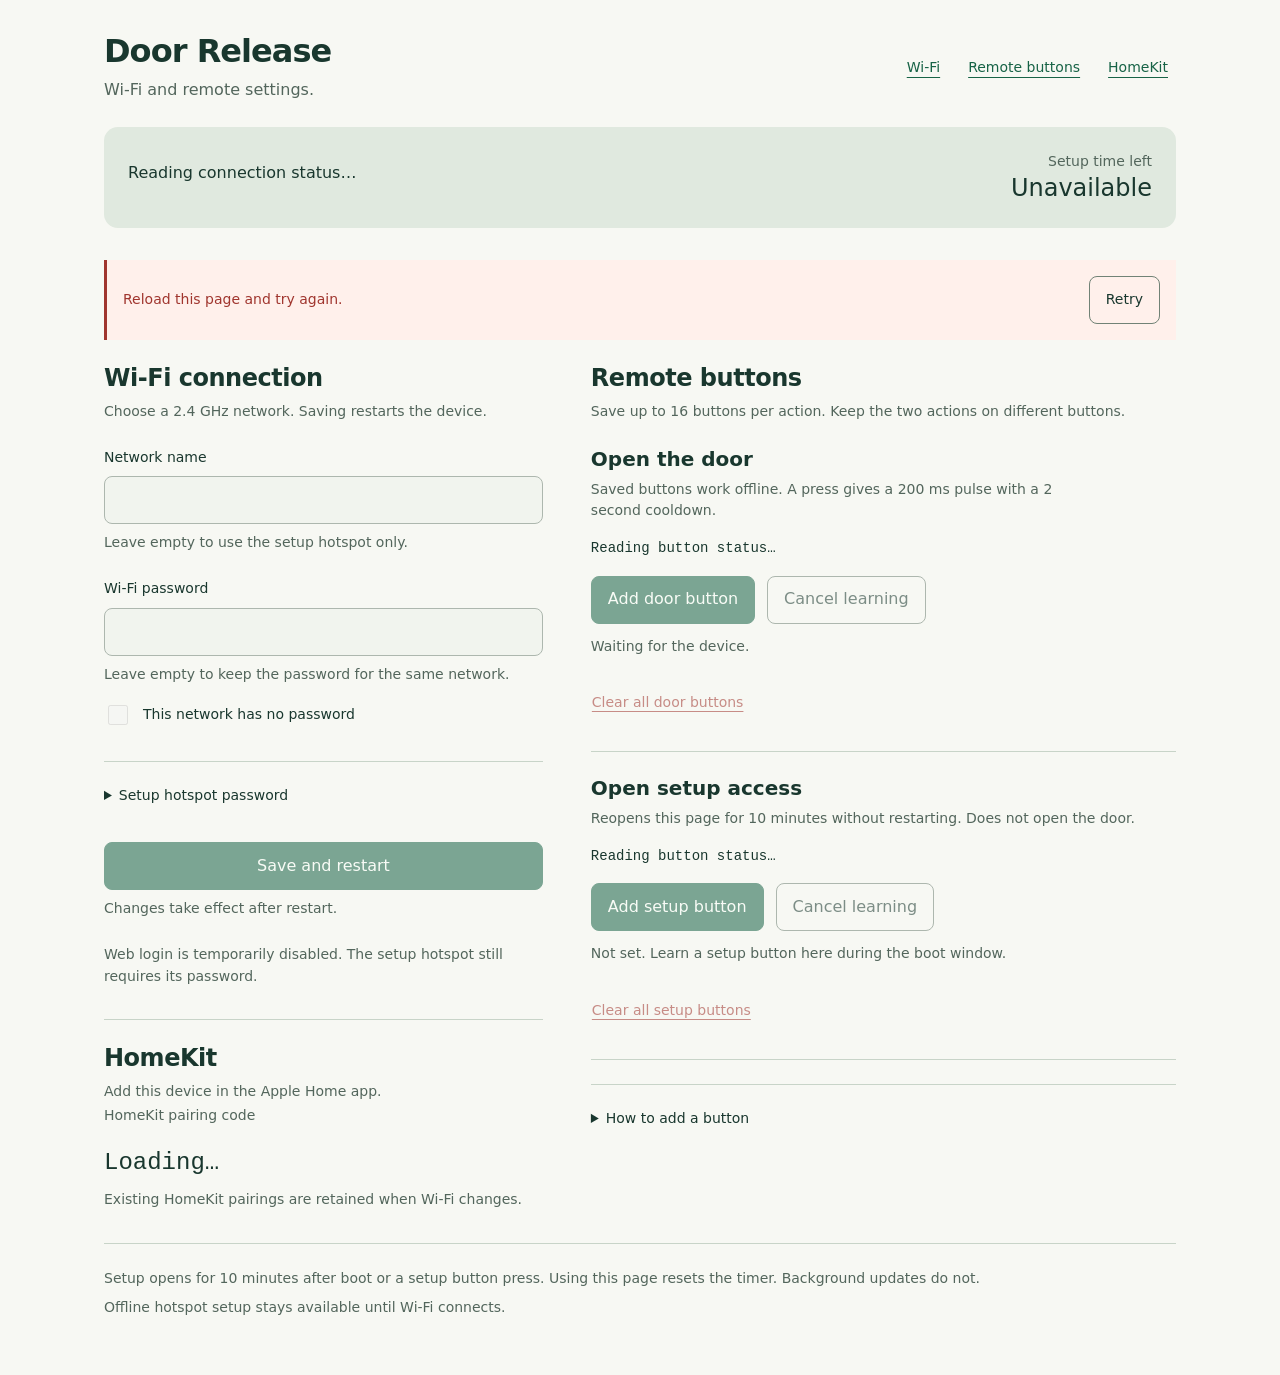
==== commit 84390df2: "Support 16 IR buttons per action with legacy storage migration" ====
--- a/firmware/DoorRelease/web/index.html
+++ b/firmware/DoorRelease/web/index.html
@@ -56,6 +56,12 @@
 .actions{display:flex;flex-wrap:wrap;gap:var(--space-sm);margin-top:var(--space-md)}
 .ir-message{font-size:var(--text-sm);color:var(--color-muted);min-height:3.1em;margin-top:var(--space-sm)}
 .remote .danger{font-size:var(--text-sm)}
+.button-list{list-style:none;margin:var(--space-md) 0 0;padding:0}
+.button-list:empty{display:none}
+.button-list li{display:flex;justify-content:space-between;align-items:center;gap:var(--space-sm);padding-block:var(--space-sm);border-top:1px solid var(--color-rule)}
+.button-list li>div{min-width:0}.button-list span{display:block;font-size:var(--text-sm);font-weight:500}
+.button-list code{display:block;font-family:var(--font-mono);font-size:var(--text-sm);color:var(--color-muted);overflow-wrap:anywhere}
+.button-list button{flex-shrink:0;font-size:var(--text-sm)}
 .steps{margin:var(--space-sm) 0 0;padding-left:var(--space-lg);font-size:var(--text-sm);color:var(--color-muted)}.steps li+li{margin-top:var(--space-xs)}
 .pairing{margin-top:var(--space-xl);padding-top:var(--space-lg);border-top:1px solid var(--color-rule)}
 .pairing code{display:block;margin-top:var(--space-md);font-family:var(--font-mono);font-size:var(--text-section);font-variant-numeric:tabular-nums}
@@ -96,22 +102,24 @@
 <section class="pairing" aria-labelledby="pairing-heading"><h2 id="pairing-heading">HomeKit</h2><p class="section-intro">Add this device in the Apple Home app.</p><div><span class="hint">HomeKit pairing code</span><code id="pairing-code">Loading…</code></div><small>Existing HomeKit pairings are retained when Wi-Fi changes.</small></section>
 </div>
 <section class="remote-controls" aria-labelledby="ir-heading">
-  <h2 id="ir-heading">Remote buttons</h2><p class="section-intro">Use a different infrared button for each action.</p>
+  <h2 id="ir-heading">Remote buttons</h2><p class="section-intro">Save up to 16 buttons per action. Keep the two actions on different buttons.</p>
   <div class="remote">
-    <h3>Open the door</h3><p class="description">Works offline. A press gives a 200 ms pulse with a 2 second cooldown.</p>
+    <h3>Open the door</h3><p class="description">Saved buttons work offline. A press gives a 200 ms pulse with a 2 second cooldown.</p>
     <p id="ir-state" class="key">Reading button status…</p>
-    <div class="actions"><button id="learn" type="button" disabled>Learn button</button><button id="cancel" class="secondary" type="button" disabled>Cancel learning</button></div>
+    <ul id="ir-buttons" class="button-list" aria-label="Saved door buttons"></ul>
+    <div class="actions"><button id="learn" type="button" disabled>Add door button</button><button id="cancel" class="secondary" type="button" disabled>Cancel learning</button></div>
     <p id="ir-message" class="ir-message" role="status" aria-live="polite">Waiting for the device.</p>
-    <button id="forget" class="danger" type="button" disabled>Forget button</button>
+    <button id="forget" class="danger" type="button" disabled>Clear all door buttons</button>
   </div>
   <div class="remote">
     <h3>Open setup access</h3><p class="description">Reopens this page for 10 minutes without restarting. Does not open the door.</p>
     <p id="setup-ir-state" class="key">Reading button status…</p>
-    <div class="actions"><button id="setup-learn" type="button" disabled>Learn setup button</button><button id="setup-cancel" class="secondary" type="button" disabled>Cancel learning</button></div>
+    <ul id="setup-ir-buttons" class="button-list" aria-label="Saved setup buttons"></ul>
+    <div class="actions"><button id="setup-learn" type="button" disabled>Add setup button</button><button id="setup-cancel" class="secondary" type="button" disabled>Cancel learning</button></div>
     <p id="setup-ir-message" class="ir-message" role="status" aria-live="polite">Not set. Learn a setup button here during the boot window.</p>
-    <button id="setup-forget" class="danger" type="button" disabled>Forget setup button</button>
+    <button id="setup-forget" class="danger" type="button" disabled>Clear all setup buttons</button>
   </div>
-  <details><summary>How to learn a button</summary><ol class="steps"><li>Select the learn action above. Door release pauses during learning.</li><li>Release all buttons for 500 ms, then press the intended button.</li><li>Release for another 500 ms and press the same button again within 30 seconds.</li></ol><p class="section-intro">Learning does not open the door. Keep the receiver in a protected interior location.</p></details>
+  <details><summary>How to add a button</summary><ol class="steps"><li>Select Add door button or Add setup button. Door release pauses during learning.</li><li>Release all buttons for 500 ms, then press the intended button.</li><li>Release for another 500 ms and press the same button again within 30 seconds.</li></ol><p class="section-intro">Saved buttons are retained. Learning does not open the door. Keep the receiver in a protected interior location.</p></details>
 </section>
 </div>
 <footer><p id="access-note">Setup opens for 10 minutes after boot or a setup button press. Using this page resets the timer. Background updates do not.</p><p>Offline hotspot setup stays available until Wi-Fi connects.</p><p id="hostname"></p></footer>
@@ -127,12 +135,13 @@
   document.querySelectorAll("#settings-form input").forEach(element=>element.disabled=!ready);
   byId("wifi-password").disabled=!ready||byId("open-network").checked;
   byId("save").disabled=!ready||learning;byId("save-hint").textContent=learning?"Finish or cancel button learning before saving.":"Changes take effect after restart.";
-  byId("learn").disabled=!ready||learning||!lastState||!lastState.hardware_ready||!lastState.ir_ready;
+  byId("learn").disabled=!ready||learning||!lastState||!lastState.hardware_ready||!lastState.ir_ready||lastState.ir_count>=lastState.ir_capacity;
   byId("cancel").disabled=!ready||!lastState||!lastState.ir_learning;
-  byId("forget").disabled=!ready||learning;
-  byId("setup-learn").disabled=!ready||learning||!lastState||!lastState.hardware_ready||!lastState.setup_ir_ready;
+  byId("forget").disabled=!ready||learning||Boolean(lastState&&lastState.ir_ready&&!lastState.ir_count);
+  byId("setup-learn").disabled=!ready||learning||!lastState||!lastState.hardware_ready||!lastState.setup_ir_ready||lastState.setup_ir_count>=lastState.setup_ir_capacity;
   byId("setup-cancel").disabled=!ready||!lastState||!lastState.setup_ir_learning;
-  byId("setup-forget").disabled=!ready||learning;
+  byId("setup-forget").disabled=!ready||learning||Boolean(lastState&&lastState.setup_ir_ready&&!lastState.setup_ir_count);
+  document.querySelectorAll("[data-remove-group]").forEach(button=>button.disabled=!ready||learning);
 }
 function closePage(message){stopped=true;clearTimeout(refreshTimer);clearTimeout(activityTimer);byId("window").textContent="Closed";notice(message,true,true);controls()}
 async function request(path,body){
@@ -144,7 +153,26 @@
   if(!response.ok)throw new Error(data.message||"The device could not complete this request.");
   return data;
 }
-function keyText(state,prefix,empty){return state[prefix+"learning"]?"Learning in progress":state[prefix+"enabled"]?state[prefix+"protocol"]+" / "+state[prefix+"address"].toString(16).toUpperCase()+" / "+state[prefix+"command"].toString(16).toUpperCase():empty}
+function keyText(state,prefix,empty){
+  if(state[prefix+"learning"])return "Learning in progress";
+  const count=state[prefix+"count"],capacity=state[prefix+"capacity"];
+  if(!count)return empty;
+  return count+" of "+capacity+" buttons saved"+(count>=capacity?". List full; remove a button to add another.":"");
+}
+function renderButtons(state,prefix,listId,group){
+  const list=byId(listId),buttons=state[prefix+"buttons"],signature=JSON.stringify(buttons);
+  if(list.dataset.signature===signature)return;
+  list.dataset.signature=signature;list.replaceChildren();
+  for(const saved of buttons){
+    const row=document.createElement("li"),info=document.createElement("div"),label=document.createElement("span"),code=document.createElement("code"),remove=document.createElement("button");
+    label.textContent="Button "+(saved.id+1);
+    code.textContent=saved.protocol+" / "+saved.address.toString(16).toUpperCase()+" / "+saved.command.toString(16).toUpperCase()+" ("+saved.bits+" bits)";
+    remove.type="button";remove.className="secondary";remove.textContent="Remove";
+    remove.setAttribute("aria-label","Remove "+group+" button "+(saved.id+1));
+    remove.dataset.removeGroup=group;remove.dataset.id=saved.id;remove.dataset.key=saved.key;
+    info.append(label,code);row.append(info,remove);list.append(row);
+  }
+}
 function render(state){
   lastState=state;token=state.token;if(!initialized){byId("ssid").value=state.ssid;initialized=true}
   byId("network").textContent=state.connected?"Connected to "+state.ssid:"Setup hotspot: "+state.ap_name;
@@ -154,12 +182,13 @@
   byId("default-password").hidden=!state.default_password;
   byId("ir-state").textContent=keyText(state,"ir_","No active unlock button");
   byId("setup-ir-state").textContent=keyText(state,"setup_ir_","No setup button saved");
+  renderButtons(state,"ir_","ir-buttons","door");renderButtons(state,"setup_ir_","setup-ir-buttons","setup");
   byId("ir-message").textContent=state.ir_event;byId("setup-ir-message").textContent=state.setup_ir_event;
   byId("hostname").textContent="Local address: http://"+state.hostname+"/";
   if(!state.hardware_ready)notice("Relay timer fault. Door release is disabled; check the hardware and restart.",true);
   else if(!state.settings_ready)notice("Settings storage needs attention. Save your settings to repair it.",true);
-  else if(!state.ir_ready)notice("Door button storage needs attention. Use Forget button, then learn again.",true);
-  else if(!state.setup_ir_ready)notice("Setup button storage needs attention. Use Forget setup button, then learn again.",true);
+  else if(!state.ir_ready)notice("Door button storage needs attention. Use Clear all door buttons, then learn again.",true);
+  else if(!state.setup_ir_ready)notice("Setup button storage needs attention. Use Clear all setup buttons, then learn again.",true);
   controls();
 }
 function unavailable(error){return error.message==="Failed to fetch"||error.name==="TimeoutError"?"Device unavailable. Press the saved setup button or restart, then select Retry.":error.message}
@@ -191,16 +220,29 @@
   try{const data=await request("/api/settings",body.toString());stopped=true;clearTimeout(refreshTimer);clearTimeout(activityTimer);byId("wifi-password").value="";byId("setup-password").value="";notice(data.message+" Use http://"+lastState.hostname+"/ after reconnecting, or http://192.168.4.1/ on the setup hotspot.");byId("window").textContent="Restarting"}
   catch(error){notice(unavailable(error),true)}finally{busy=false;byId("save").removeAttribute("aria-busy");controls()}
 });
+async function buttonAction(button,path,body=""){
+  busy=true;button.setAttribute("aria-busy","true");controls();
+  try{await request(path,body);notice("");render(await request("/api/status"))}
+  catch(error){notice(unavailable(error),true);if(!stopped)try{render(await request("/api/status"))}catch{}}
+  finally{busy=false;button.removeAttribute("aria-busy");controls()}
+}
 for(const [prefix,route] of [["","/api/ir/"],["setup-","/api/setup-ir/"]])for(const action of ["learn","cancel","forget"]){
   const button=byId(prefix+action);
   button.addEventListener("click",async()=>{
     if(busy||stopped||!initialized)return;
-    if(action==="forget"&&!confirm(prefix?"Forget the setup button? Restart the device to configure another one if setup access is closed.":"Forget the door button? Infrared door release will be disabled."))return;
-    busy=true;button.setAttribute("aria-busy","true");controls();
-    try{await request(route+action,"");notice("");render(await request("/api/status"))}
-    catch(error){notice(unavailable(error),true)}finally{busy=false;button.removeAttribute("aria-busy");controls()}
+    if(action==="forget"&&!confirm(prefix?"Clear all setup buttons? Use the boot window to add new buttons if setup access closes.":"Clear all door buttons? Infrared door release will be disabled."))return;
+    await buttonAction(button,route+action);
   });
 }
+for(const id of ["ir-buttons","setup-ir-buttons"])byId(id).addEventListener("click",async event=>{
+  const button=event.target.closest("[data-remove-group]");
+  if(!button||button.disabled||busy||stopped||!initialized)return;
+  const group=button.dataset.removeGroup;
+  if(!confirm("Remove "+group+" button "+(Number(button.dataset.id)+1)+"? Other saved buttons will be retained."))return;
+  const body=new URLSearchParams({id:button.dataset.id,key:button.dataset.key});
+  await buttonAction(button,group==="door"?"/api/ir/remove":"/api/setup-ir/remove",body.toString());
+  if(!button.isConnected){const next=byId(id).querySelector("button")||byId(group==="door"?"learn":"setup-learn");next.focus({preventScroll:true})}
+});
 refresh();
 </script>
 </body>
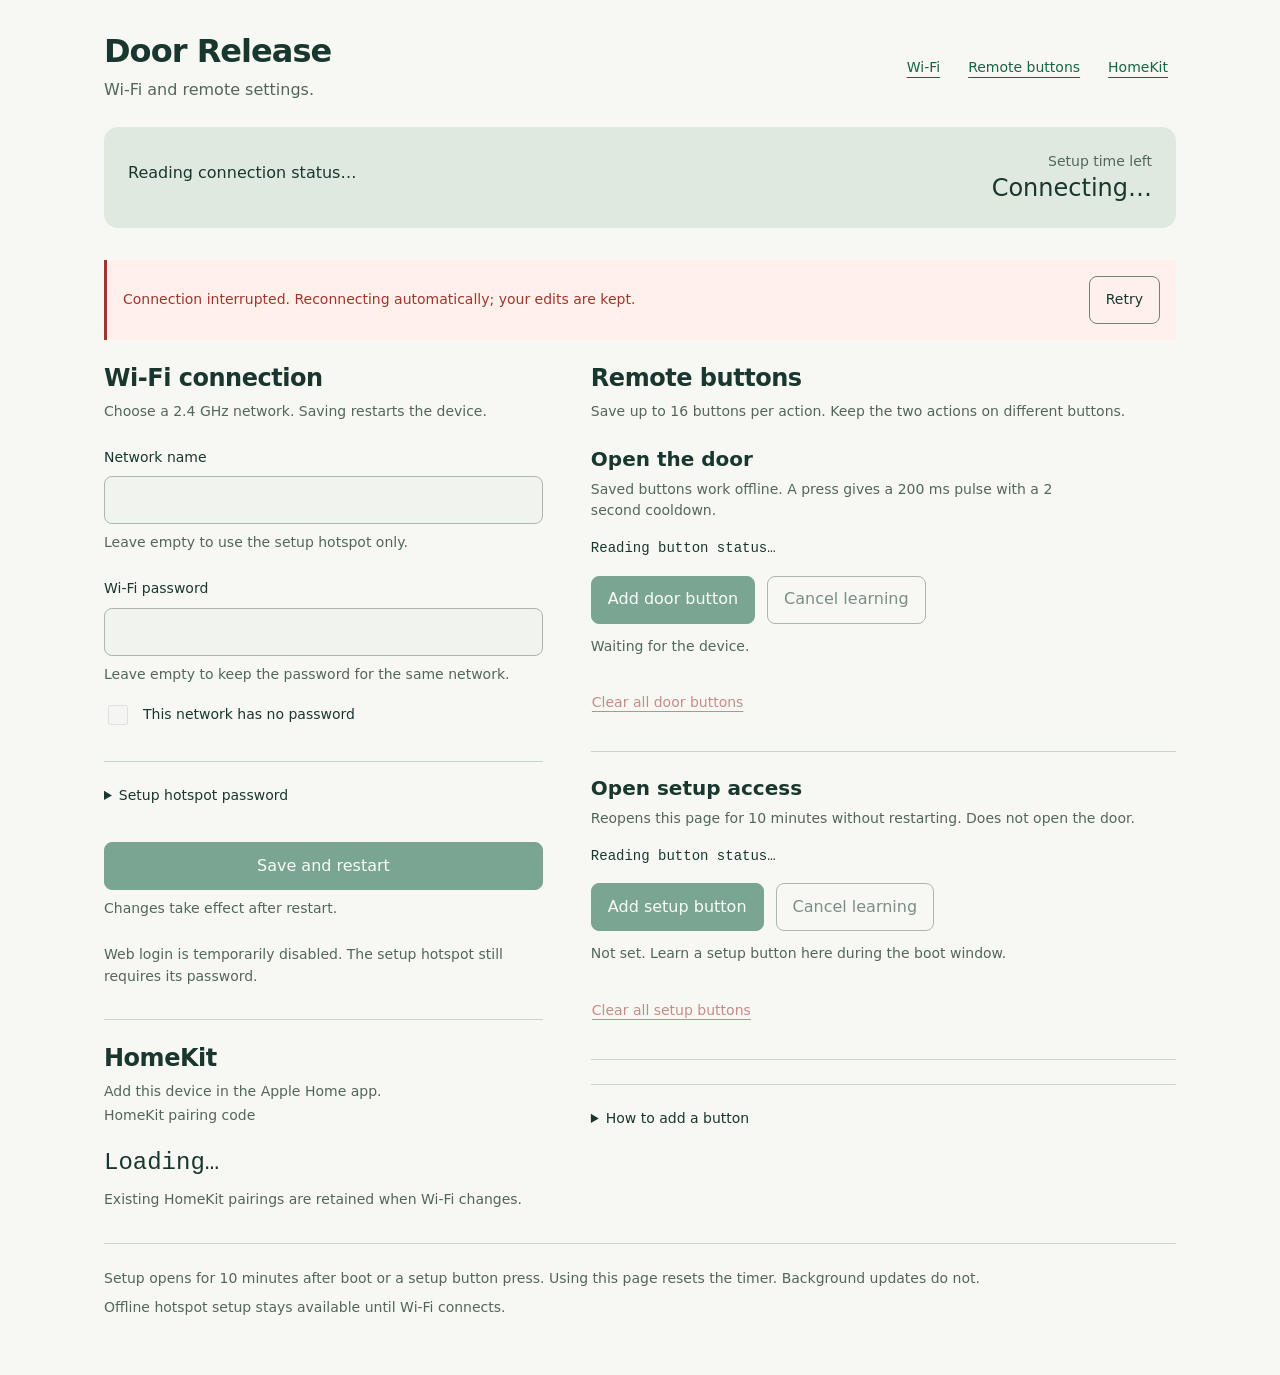
==== commit aa302e90: "Fix setup page reconnection and per-second countdown" ====
--- a/firmware/DoorRelease/web/index.html
+++ b/firmware/DoorRelease/web/index.html
@@ -128,12 +128,14 @@
 "use strict";
 const byId=id=>document.getElementById(id);
 let token="",initialized=false,busy=false,stopped=false,lastState=null,refreshTimer=null;
-let activityTimer=null,lastActivitySent=0,activityPending=false;
-function notice(message,error=false,retry=false){byId("notice").hidden=!message;byId("notice-text").textContent=message;byId("notice").classList.toggle("error",error);byId("retry").hidden=!retry}
+let activityTimer=null,lastActivitySent=0,lastUserActivity=0,activityPending=false;
+let connectionFailed=false,connectionNotice=false,failures=0,restarting=false,refreshInFlight=false;
+let requestTail=Promise.resolve(),countdownUntil=0;
+function notice(message,error=false,retry=false){connectionNotice=false;byId("notice").hidden=!message;byId("notice-text").textContent=message;byId("notice").classList.toggle("error",error);byId("retry").hidden=!retry}
 function controls(){
-  const ready=initialized&&!busy&&!stopped,learning=Boolean(lastState&&(lastState.ir_learning||lastState.setup_ir_learning));
-  document.querySelectorAll("#settings-form input").forEach(element=>element.disabled=!ready);
-  byId("wifi-password").disabled=!ready||byId("open-network").checked;
+  const editable=initialized&&!busy&&!stopped,ready=editable&&!connectionFailed,learning=Boolean(lastState&&(lastState.ir_learning||lastState.setup_ir_learning));
+  document.querySelectorAll("#settings-form input").forEach(element=>element.disabled=!editable);
+  byId("wifi-password").disabled=!editable||byId("open-network").checked;
   byId("save").disabled=!ready||learning;byId("save-hint").textContent=learning?"Finish or cancel button learning before saving.":"Changes take effect after restart.";
   byId("learn").disabled=!ready||learning||!lastState||!lastState.hardware_ready||!lastState.ir_ready||lastState.ir_count>=lastState.ir_capacity;
   byId("cancel").disabled=!ready||!lastState||!lastState.ir_learning;
@@ -143,15 +145,45 @@
   byId("setup-forget").disabled=!ready||learning||Boolean(lastState&&lastState.setup_ir_ready&&!lastState.setup_ir_count);
   document.querySelectorAll("[data-remove-group]").forEach(button=>button.disabled=!ready||learning);
 }
-function closePage(message){stopped=true;clearTimeout(refreshTimer);clearTimeout(activityTimer);byId("window").textContent="Closed";notice(message,true,true);controls()}
-async function request(path,body){
-  const options={cache:"no-store",credentials:"same-origin",signal:AbortSignal.timeout(5000)};
-  if(body!==undefined){options.method="POST";options.headers={"X-Setup-Token":token,"Content-Type":"application/x-www-form-urlencoded"};options.body=body}
-  const response=await fetch(path,options);let data;
-  try{data=await response.json()}catch{throw new Error("Reload this page and try again.")}
-  if(response.status===410)closePage(data.message);
-  if(!response.ok)throw new Error(data.message||"The device could not complete this request.");
-  return data;
+function scheduleRefresh(delay=2000){clearTimeout(refreshTimer);if(!restarting)refreshTimer=setTimeout(refresh,delay)}
+function updateCountdown(){
+  if(stopped||!lastState)return;
+  if(!lastState.connected){byId("window").textContent="Offline recovery";return}
+  const seconds=Math.max(0,Math.ceil((countdownUntil-performance.now())/1000));
+  byId("window").textContent=Math.floor(seconds/60)+":"+String(seconds%60).padStart(2,"0");
+}
+function syncCountdown(data,renew=false){
+  const remaining=Number.isFinite(data.remaining_ms)?data.remaining_ms:data.remaining_seconds*1000;
+  if(!Number.isFinite(remaining))return;
+  const until=performance.now()+Math.max(0,remaining);
+  // Small network jitter must not make the displayed seconds run backwards.
+  countdownUntil=renew||!countdownUntil||until>countdownUntil+1500?until:Math.min(until,countdownUntil);
+  updateCountdown();
+}
+function closePage(message){stopped=true;clearTimeout(activityTimer);activityTimer=null;activityPending=false;byId("window").textContent="Closed";notice(message+" This page will reconnect automatically when setup access reopens.",true,true);controls();scheduleRefresh(5000)}
+function disconnected(error){
+  if(restarting)return;
+  connectionFailed=true;
+  if(!stopped){notice("Connection interrupted. Reconnecting automatically; your edits are kept.",true,true);connectionNotice=true}
+  controls();scheduleRefresh(1000);
+}
+function reportError(error){if(error.status===410)return;if(!error.status)disconnected(error);else notice(error.message,true)}
+function request(path,body){
+  const setupToken=token;
+  const task=requestTail.then(async()=>{
+    const options={cache:"no-store",credentials:"same-origin",signal:AbortSignal.timeout(12000)};
+    if(body!==undefined){options.method="POST";options.headers={"X-Setup-Token":setupToken,"Content-Type":"application/x-www-form-urlencoded"};options.body=body}
+    const response=await fetch(path,options);let data;
+    try{data=await response.json()}catch{throw new Error("The device response was interrupted. Reconnecting automatically.")}
+    if(response.status===410)closePage(data.message);
+    if(!response.ok){const error=new Error(data.message||"The device could not complete this request.");error.status=response.status;throw error}
+    if(body!==undefined)syncCountdown(data,true);
+    return data;
+  });
+  // ESP32's synchronous server processes one request at a time. Never race
+  // status polling, activity renewal and a user's settings/IR operation.
+  requestTail=task.catch(()=>{});
+  return task;
 }
 function keyText(state,prefix,empty){
   if(state[prefix+"learning"])return "Learning in progress";
@@ -174,10 +206,14 @@
   }
 }
 function render(state){
+  if(restarting)return;
+  const renewed=stopped||token!==state.token;
+  if(connectionNotice||stopped)notice("");
+  stopped=false;connectionFailed=false;failures=0;
   lastState=state;token=state.token;if(!initialized){byId("ssid").value=state.ssid;initialized=true}
   byId("network").textContent=state.connected?"Connected to "+state.ssid:"Setup hotspot: "+state.ap_name;
   byId("address").textContent=state.ip;
-  byId("window").textContent=state.connected?Math.floor(state.remaining_seconds/60)+":"+String(state.remaining_seconds%60).padStart(2,"0"):"Offline recovery";
+  syncCountdown(state,renewed);
   byId("pairing-code").textContent=state.pairing_code.replace(/^(\d{3})(\d{2})(\d{3})$/,"$1-$2-$3");
   byId("default-password").hidden=!state.default_password;
   byId("ir-state").textContent=keyText(state,"ir_","No active unlock button");
@@ -191,40 +227,47 @@
   else if(!state.setup_ir_ready)notice("Setup button storage needs attention. Use Clear all setup buttons, then learn again.",true);
   controls();
 }
-function unavailable(error){return error.message==="Failed to fetch"||error.name==="TimeoutError"?"Device unavailable. Press the saved setup button or restart, then select Retry.":error.message}
 async function refresh(){
-  clearTimeout(refreshTimer);if(stopped)return;
-  if(document.visibilityState!=="visible"){refreshTimer=setTimeout(refresh,2000);return}
-  try{const state=await request("/api/status");if(!stopped)render(state)}
-  catch(error){if(!stopped){stopped=true;byId("window").textContent="Unavailable";notice(unavailable(error),true,true);controls()}}
-  finally{if(!stopped)refreshTimer=setTimeout(refresh,2000)}
+  clearTimeout(refreshTimer);if(restarting||refreshInFlight)return;
+  if(document.visibilityState!=="visible"||busy){scheduleRefresh();return}
+  refreshInFlight=true;
+  try{
+    render(await request("/api/status"));
+    if(activityPending&&Date.now()-lastUserActivity<15000&&activityTimer===null)activityTimer=setTimeout(sendActivity,0);
+  }
+  catch(error){failures=Math.min(failures+1,4);if(error.status!==410)disconnected(error)}
+  finally{refreshInFlight=false;scheduleRefresh(stopped?5000:connectionFailed?Math.min(8000,1000*2**(failures-1)):2000)}
 }
 async function sendActivity(){
-  activityTimer=null;if(!activityPending||!initialized||stopped||document.visibilityState!=="visible")return;
+  activityTimer=null;if(!activityPending||!initialized||stopped||connectionFailed||document.visibilityState!=="visible")return;
   if(busy){activityTimer=setTimeout(sendActivity,1000);return}
-  activityPending=false;lastActivitySent=Date.now();
-  try{await request("/api/activity","")}catch(error){if(!stopped)notice(unavailable(error),true,true)}
+  if(Date.now()-lastUserActivity>=15000){activityPending=false;return}
+  activityPending=false;
+  try{await request("/api/activity","");lastActivitySent=Date.now()}
+  catch(error){activityPending=Date.now()-lastUserActivity<15000;reportError(error)}
 }
 function userActivity(event){
   if(!event.isTrusted||!initialized||stopped||document.visibilityState!=="visible")return;
-  activityPending=true;if(activityTimer!==null)return;
+  lastUserActivity=Date.now();activityPending=true;if(activityTimer!==null||connectionFailed)return;
   activityTimer=setTimeout(sendActivity,Math.max(0,15000-(Date.now()-lastActivitySent)));
 }
 for(const event of ["pointerdown","keydown","input","change","scroll"])document.addEventListener(event,userActivity,{capture:true,passive:true});
-byId("retry").addEventListener("click",()=>{stopped=false;activityPending=false;clearTimeout(activityTimer);activityTimer=null;notice("");refresh()});
+byId("retry").addEventListener("click",()=>refresh());
+document.addEventListener("visibilitychange",()=>{if(document.visibilityState==="visible"){updateCountdown();refresh()}});
+window.addEventListener("online",()=>refresh());
 byId("open-network").addEventListener("change",controls);
 byId("settings-form").addEventListener("submit",async event=>{
   event.preventDefault();if(busy||stopped||!initialized)return;
   const body=new URLSearchParams(new FormData(event.currentTarget));body.set("wifi_password",byId("open-network").checked?"":byId("wifi-password").value);
   busy=true;byId("save").setAttribute("aria-busy","true");controls();notice("Saving settings…");
-  try{const data=await request("/api/settings",body.toString());stopped=true;clearTimeout(refreshTimer);clearTimeout(activityTimer);byId("wifi-password").value="";byId("setup-password").value="";notice(data.message+" Use http://"+lastState.hostname+"/ after reconnecting, or http://192.168.4.1/ on the setup hotspot.");byId("window").textContent="Restarting"}
-  catch(error){notice(unavailable(error),true)}finally{busy=false;byId("save").removeAttribute("aria-busy");controls()}
+  try{const data=await request("/api/settings",body.toString());restarting=true;stopped=true;clearTimeout(refreshTimer);clearTimeout(activityTimer);byId("wifi-password").value="";byId("setup-password").value="";notice(data.message+" Use http://"+lastState.hostname+"/ after reconnecting, or http://192.168.4.1/ on the setup hotspot.");byId("window").textContent="Restarting"}
+  catch(error){reportError(error)}finally{busy=false;byId("save").removeAttribute("aria-busy");controls();if(!restarting)scheduleRefresh(1000)}
 });
 async function buttonAction(button,path,body=""){
   busy=true;button.setAttribute("aria-busy","true");controls();
   try{await request(path,body);notice("");render(await request("/api/status"))}
-  catch(error){notice(unavailable(error),true);if(!stopped)try{render(await request("/api/status"))}catch{}}
-  finally{busy=false;button.removeAttribute("aria-busy");controls()}
+  catch(error){reportError(error);if(!stopped&&!connectionFailed)try{render(await request("/api/status"))}catch(statusError){reportError(statusError)}}
+  finally{busy=false;button.removeAttribute("aria-busy");controls();scheduleRefresh(connectionFailed?1000:2000)}
 }
 for(const [prefix,route] of [["","/api/ir/"],["setup-","/api/setup-ir/"]])for(const action of ["learn","cancel","forget"]){
   const button=byId(prefix+action);
@@ -243,6 +286,7 @@
   await buttonAction(button,group==="door"?"/api/ir/remove":"/api/setup-ir/remove",body.toString());
   if(!button.isConnected){const next=byId(id).querySelector("button")||byId(group==="door"?"learn":"setup-learn");next.focus({preventScroll:true})}
 });
+setInterval(updateCountdown,200);
 refresh();
 </script>
 </body>
